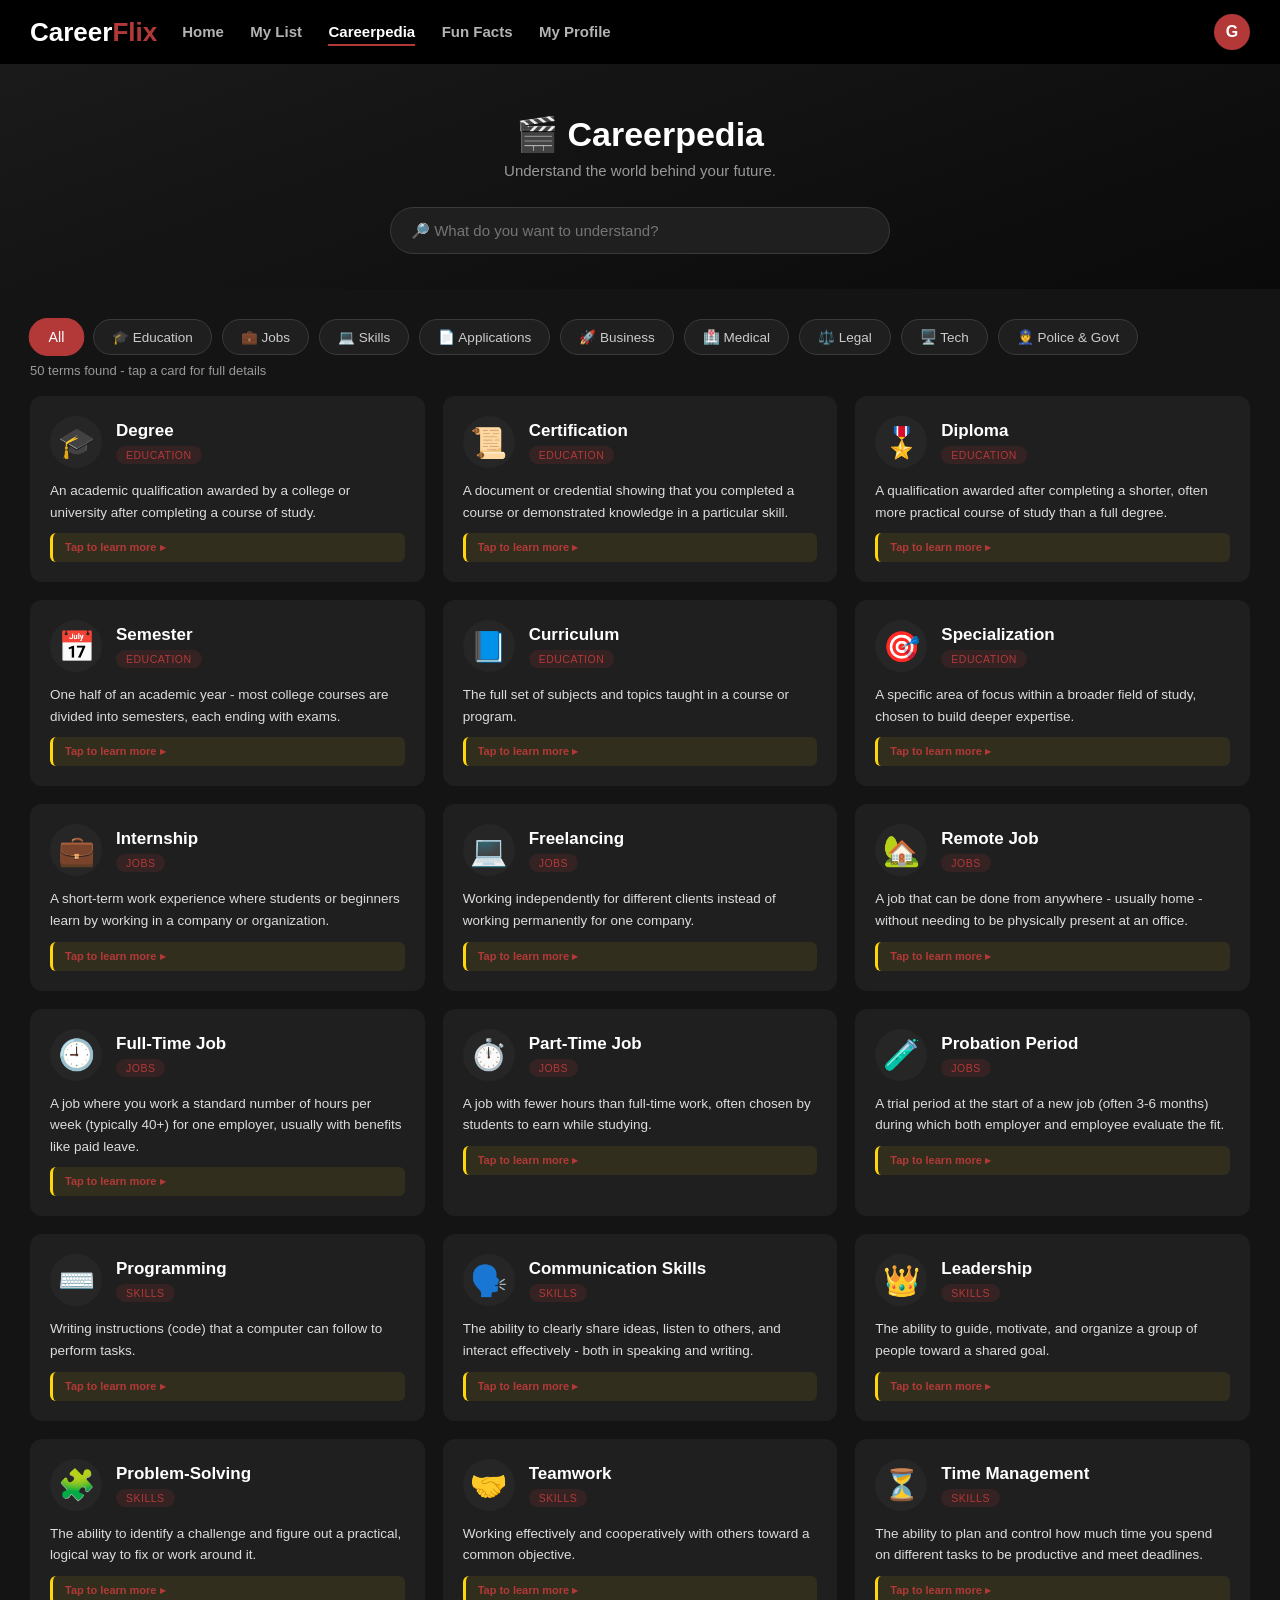
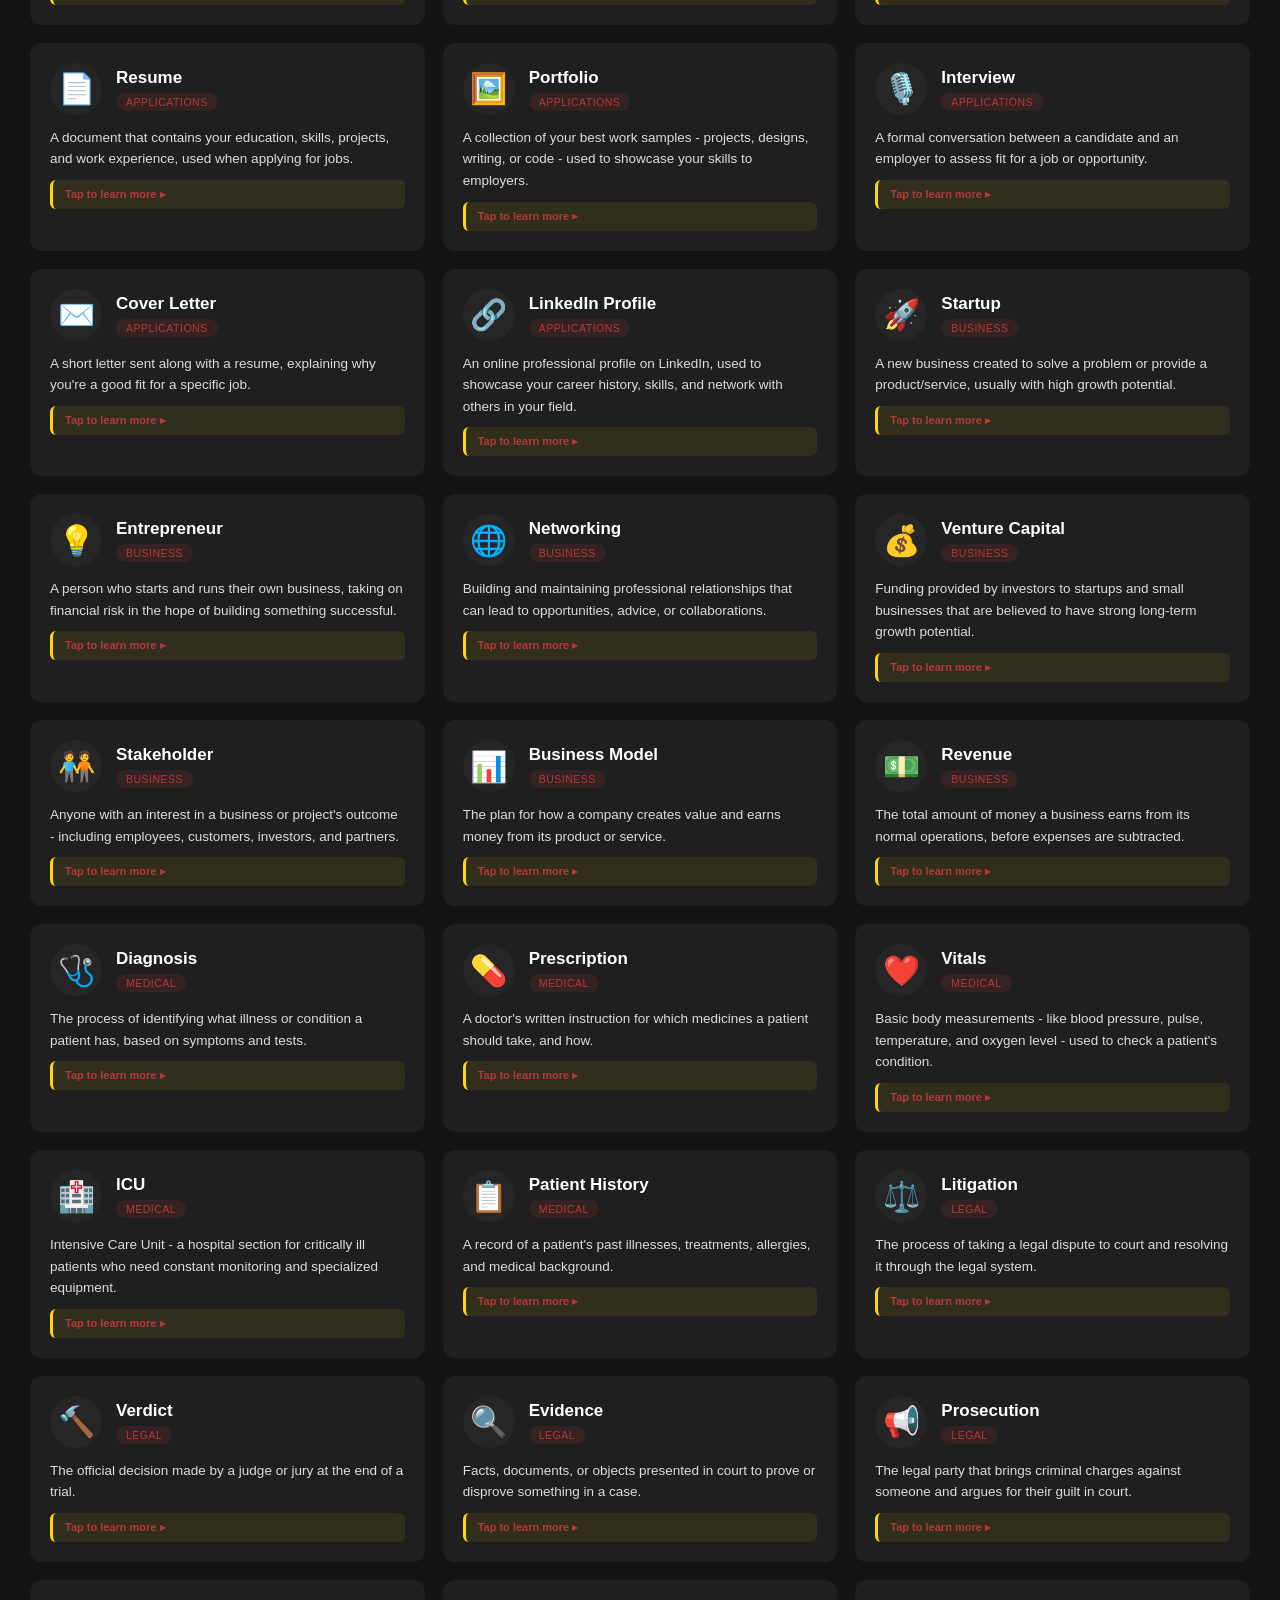
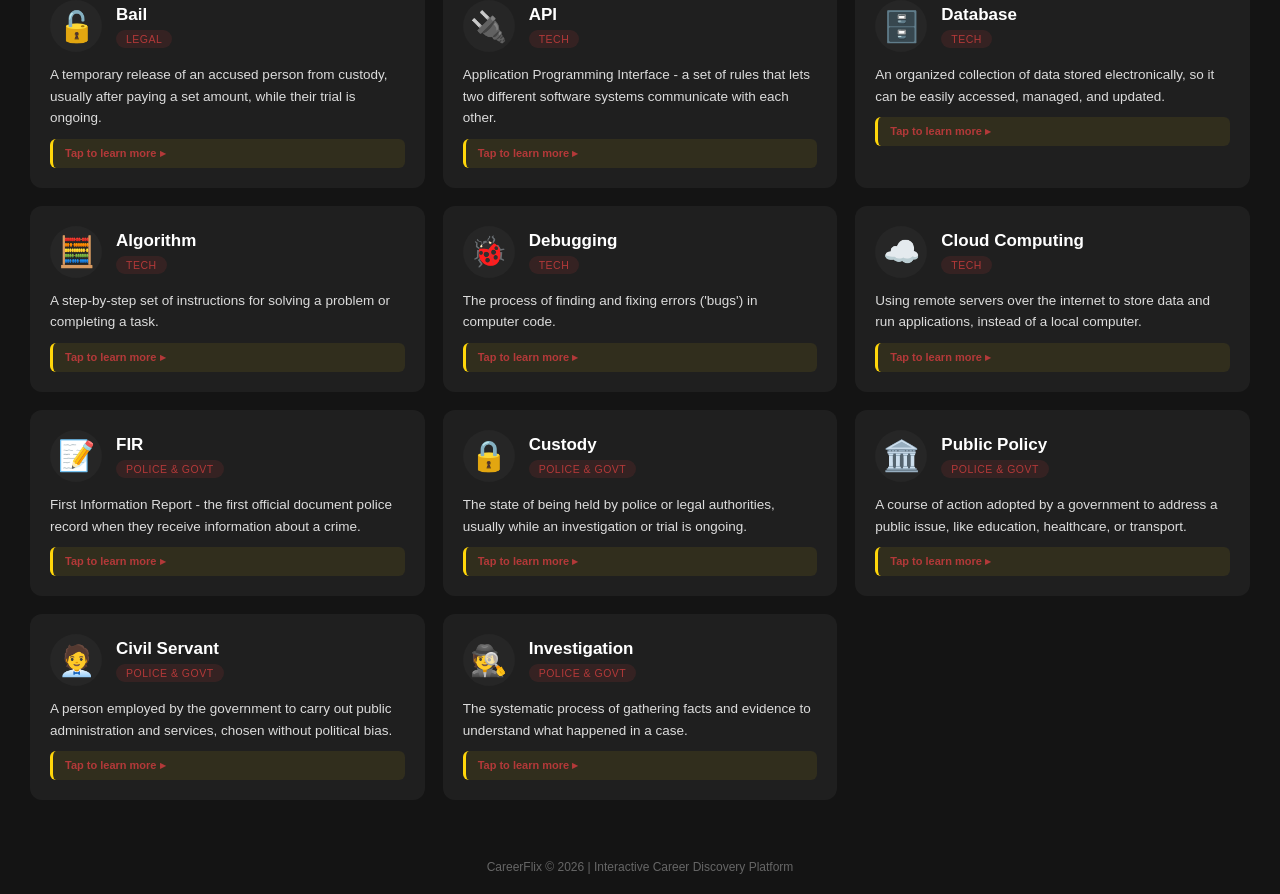
==== careerpedia.html @ 7921fa46 "Add files via upload" ====
<!DOCTYPE html>
<html lang="en">
<head>
<meta charset="UTF-8" />
<title>CareerFlix - Careerpedia</title>
<link rel="stylesheet" href="style.css" />
</head>
<body>

  <nav class="navbar">
    <div class="logo">Career<span>Flix</span></div>
    <div class="nav-links">
      <a href="dashboard.html" class="nav-link">Home</a>
      <a href="mylist.html" class="nav-link">My List</a>
      <a href="careerpedia.html" class="nav-link active">Careerpedia</a>
      <a href="funfacts.html" class="nav-link">Fun Facts</a>
      <a href="profile.html" class="nav-link">My Profile</a>
    </div>
    <div class="account-area" onclick="toggleAccountMenu()">
      <div class="account-circle" id="accountCircle">G</div>
      <div class="account-menu" id="accountMenu">
        <p id="accountName">Guest</p>
        <button onclick="logoutUser()">Logout</button>
      </div>
    </div>
  </nav>

  <header class="pedia-hero">
    <h1>🎬 Careerpedia</h1>
    <p class="pedia-tagline">Understand the world behind your future.</p>
    <div class="pedia-search-box">
      <input type="text" id="pediaSearchInput" placeholder="🔎 What do you want to understand?" oninput="renderTerms()" />
    </div>
  </header>

  <main class="dashboard">
    <div class="pedia-categories" id="pediaCategories">
      <button class="pedia-chip active" data-category="All" onclick="selectCategory('All')">All</button>
      <button class="pedia-chip" data-category="Education" onclick="selectCategory('Education')">🎓 Education</button>
      <button class="pedia-chip" data-category="Jobs" onclick="selectCategory('Jobs')">💼 Jobs</button>
      <button class="pedia-chip" data-category="Skills" onclick="selectCategory('Skills')">💻 Skills</button>
      <button class="pedia-chip" data-category="Applications" onclick="selectCategory('Applications')">📄 Applications</button>
      <button class="pedia-chip" data-category="Business" onclick="selectCategory('Business')">🚀 Business</button>
      <button class="pedia-chip" data-category="Medical" onclick="selectCategory('Medical')">🏥 Medical</button>
      <button class="pedia-chip" data-category="Legal" onclick="selectCategory('Legal')">⚖️ Legal</button>
      <button class="pedia-chip" data-category="Tech" onclick="selectCategory('Tech')">🖥️ Tech</button>
      <button class="pedia-chip" data-category="Police & Govt" onclick="selectCategory('Police & Govt')">👮 Police & Govt</button>
    </div>

    <p id="pediaResultCount" class="section-hint"></p>
    <div class="pedia-grid" id="pediaGrid"></div>
    <p id="pediaNoResults" style="display:none; text-align:center; color:#999; margin-top:30px;">No terms found matching your search.</p>
  </main>

  <!-- TERM DETAIL MODAL -->
  <div class="modal-overlay" id="termModalOverlay" style="display:none;" onclick="closeTermModalIfBackground(event)">
    <div class="facts-modal-box">
      <button class="modal-close" onclick="closeTermModal()">✕</button>
      <div class="facts-modal-content" style="padding-top:20px;">
        <p class="facts-modal-role" id="modalTermTitle">Term</p>
        <div class="facts-scroll-area" id="modalTermBody"></div>
      </div>
    </div>
  </div>

  <footer>CareerFlix &copy; 2026 | Interactive Career Discovery Platform</footer>

  <script src="script.js"></script>
  <script src="careerpedia.js"></script>
  <script>
    let selectedCategory = "All";

    window.onload = function () {
      const name = getUserName();
      document.getElementById("accountName").innerText = name;
      document.getElementById("accountCircle").innerText = name.charAt(0).toUpperCase();
      renderTerms();
    };

    function selectCategory(category) {
      selectedCategory = category;
      document.querySelectorAll(".pedia-chip").forEach(function (chip) {
        chip.classList.toggle("active", chip.dataset.category === category);
      });
      renderTerms();
    }

    // Filters by search text AND category, then draws one small
    // preview card per match. Full details only show in the modal.
    function renderTerms() {
      const query = document.getElementById("pediaSearchInput").value.toLowerCase().trim();
      const grid = document.getElementById("pediaGrid");
      grid.innerHTML = "";

      const filtered = careerpediaTerms.filter(function (t) {
        const matchesCategory = selectedCategory === "All" || t.category === selectedCategory;
        const matchesSearch = query === "" || t.term.toLowerCase().indexOf(query) !== -1 || t.meaning.toLowerCase().indexOf(query) !== -1;
        return matchesCategory && matchesSearch;
      });

      document.getElementById("pediaResultCount").innerText = filtered.length + (filtered.length === 1 ? " term" : " terms") + " found - tap a card for full details";
      document.getElementById("pediaNoResults").style.display = filtered.length === 0 ? "block" : "none";

      filtered.forEach(function (t) { grid.appendChild(buildPreviewCard(t)); });
    }

    // Small preview card - just icon, term, category, one-line teaser
    function buildPreviewCard(t) {
      const card = document.createElement("div");
      card.className = "pedia-card";
      card.onclick = function () { openTermModal(t); };
      card.innerHTML =
        '<div class="pedia-card-head">' +
        '  <span class="pedia-card-icon">' + t.icon + '</span>' +
        '  <div><h3>' + t.term + '</h3><span class="pedia-card-tag">' + t.category + '</span></div>' +
        '</div>' +
        '<p class="pedia-card-def">' + t.meaning + '</p>' +
        '<p class="pedia-card-tip">Tap to learn more ▸</p>';
      return card;
    }

    // Full detail modal: Meaning, Simple Words, Example, Why It Matters, Imagine This
    function openTermModal(t) {
      document.getElementById("modalTermTitle").innerText = t.icon + " " + t.term.toUpperCase();

      let html = "";
      html += "<p style='margin-bottom:14px;'><strong style='color:#ffd60a;'>📖 Meaning</strong><br>" + t.meaning + "</p>";
      if (t.simple) html += "<p style='margin-bottom:14px;'><strong style='color:#ffd60a;'>🗣️ In Simple Words</strong><br>" + t.simple + "</p>";
      if (t.example) html += "<p style='margin-bottom:14px;'><strong style='color:#ffd60a;'>💡 Example</strong><br>" + t.example + "</p>";
      if (t.list) {
        html += "<p style='margin-bottom:6px;'><strong style='color:#ffd60a;'>💡 Examples</strong></p><ul style='margin-bottom:14px;'>";
        t.list.forEach(function (item) { html += "<li>" + item + "</li>"; });
        html += "</ul>";
      }
      if (t.why) html += "<p style='margin-bottom:14px;'><strong style='color:#ffd60a;'>🎯 Why It Matters</strong><br>" + t.why + "</p>";
      if (t.imagine) html += "<p style='margin-bottom:14px;'><strong style='color:#ffd60a;'>🎬 Imagine This...</strong><br>" + t.imagine + "</p>";

      document.getElementById("modalTermBody").innerHTML = html;
      document.getElementById("termModalOverlay").style.display = "flex";
    }

    function closeTermModal() {
      document.getElementById("termModalOverlay").style.display = "none";
    }
    function closeTermModalIfBackground(event) {
      if (event.target.id === "termModalOverlay") closeTermModal();
    }

    function toggleAccountMenu() {
      const menu = document.getElementById("accountMenu");
      menu.style.display = (menu.style.display === "block") ? "none" : "block";
    }
  </script>

</body>
</html>
---- style.css ----
/* ===============================================
   style.css
   Netflix-style dark theme for CareerFlix
   =============================================== */

* {
  margin: 0;
  padding: 0;
  box-sizing: border-box;
  font-family: 'Segoe UI', Arial, sans-serif;
}

body {
  background-color: #141414;
  color: #ffffff;
  min-height: 100vh;
}

/* ---------- Logo (used on login, navbar) ---------- */
.logo {
  font-size: 26px;
  font-weight: bold;
  color: #ffffff;
}
.logo span {
  color: #e50914; /* Netflix red */
}
.big-logo {
  font-size: 40px;
  letter-spacing: 1px;
}

/* =========================================================
   LOGIN PAGE
   ========================================================= */
.login-body {
  text-align: center;
  min-height: 100vh;
  /* Real photo background (students celebrating graduation) with a
     dark gradient on top so the login box text stays readable */
  background-image:
    linear-gradient(rgba(0,0,0,0.75), rgba(0,0,0,0.85)),
    url('https://images.pexels.com/photos/267885/pexels-photo-267885.jpeg?auto=compress&cs=tinysrgb&w=1600');
  background-size: cover;
  background-position: center;
  background-attachment: fixed;
  display: flex;
  flex-direction: column;
  justify-content: center;
  align-items: center;
}

.login-top {
  margin-bottom: 20px;
}

.login-box {
  background: rgba(20, 20, 20, 0.85);
  max-width: 400px;
  width: 90%;
  padding: 35px 30px;
  border-radius: 12px;
  box-shadow: 0 0 30px rgba(0,0,0,0.7);
}

.login-box h2 {
  margin-bottom: 10px;
  font-size: 22px;
}

.login-box p {
  color: #cfcfcf;
  margin-bottom: 22px;
  font-size: 14px;
}

.login-box input {
  width: 100%;
  padding: 12px;
  margin-bottom: 15px;
  border-radius: 5px;
  border: none;
  background: #333;
  color: white;
  font-size: 15px;
}

.login-box button {
  width: 100%;
  padding: 12px;
  margin-bottom: 10px;
  border: none;
  border-radius: 5px;
  font-size: 15px;
  font-weight: bold;
  cursor: pointer;
  background: #e50914;
  color: white;
  transition: 0.2s;
}
.login-box button:hover {
  background: #b0060f;
}

.guest-btn {
  background: #333 !important;
}
.guest-btn:hover {
  background: #555 !important;
}

.error {
  color: #ff6b6b;
  font-size: 13px;
  margin-top: 5px;
}

/* =========================================================
   NAVBAR (dashboard page)
   ========================================================= */
.navbar {
  display: flex;
  align-items: center;
  gap: 25px;
  padding: 14px 30px;
  background: #000000;
  position: sticky;
  top: 0;
  z-index: 50;
}

.nav-links {
  flex-grow: 1;
}

.nav-link {
  color: #e5e5e5;
  text-decoration: none;
  font-size: 15px;
  font-weight: bold;
}
.nav-link.active {
  color: #ffffff;
  border-bottom: 2px solid #e50914;
  padding-bottom: 4px;
}

.search-box {
  padding: 8px 14px;
  border-radius: 20px;
  border: 1px solid #555;
  background: #1f1f1f;
  color: white;
  font-size: 13px;
  width: 220px;
}

.account-area {
  position: relative;
  cursor: pointer;
}

.account-circle {
  width: 36px;
  height: 36px;
  border-radius: 50%;
  background: #e50914;
  color: white;
  font-weight: bold;
  display: flex;
  align-items: center;
  justify-content: center;
}

.account-menu {
  display: none;
  position: absolute;
  right: 0;
  top: 45px;
  background: #1f1f1f;
  padding: 12px;
  border-radius: 8px;
  min-width: 140px;
  box-shadow: 0 5px 15px rgba(0,0,0,0.6);
  text-align: center;
}
.account-menu p {
  font-size: 13px;
  color: #ccc;
  margin-bottom: 8px;
}
.account-menu button {
  width: 100%;
  padding: 6px;
  border: none;
  border-radius: 5px;
  background: #e50914;
  color: white;
  cursor: pointer;
}

/* Old top-bar (still used on story page) */
.top-bar {
  display: flex;
  justify-content: space-between;
  align-items: center;
  padding: 10px 30px;
  background: #000000;
}
.back-btn {
  color: #e5e5e5;
  text-decoration: none;
  font-size: 14px;
  background: #333;
  padding: 8px 14px;
  border-radius: 5px;
}
.back-btn:hover {
  background: #555;
}

/* =========================================================
   HERO BANNER (dashboard page)
   ========================================================= */
.hero-banner {
  height: 55vh;
  min-height: 320px;
  background-image:
    linear-gradient(to top, #141414 5%, rgba(20,20,20,0.3) 60%, rgba(20,20,20,0.6)),
    url('https://images.pexels.com/photos/6291246/pexels-photo-6291246.jpeg?auto=compress&cs=tinysrgb&w=1600');
  background-size: cover;
  background-position: center;
  display: flex;
  align-items: flex-end;
  padding: 40px;
}

.hero-overlay {
  max-width: 600px;
}

.hero-title {
  font-size: 34px;
  margin-bottom: 12px;
}

.hero-subtitle {
  font-size: 15px;
  color: #dcdcdc;
  margin-bottom: 20px;
  line-height: 1.5;
}

.hero-btn {
  padding: 12px 28px;
  font-size: 15px;
  font-weight: bold;
  border: none;
  border-radius: 6px;
  background: #e50914;
  color: white;
  cursor: pointer;
}
.hero-btn:hover {
  background: #b0060f;
}

/* =========================================================
   DASHBOARD - POSTER ROWS (horizontal scroll like Netflix)
   ========================================================= */
.dashboard {
  padding: 20px 30px 40px 30px;
}

.poster-section {
  margin-bottom: 35px;
}

.row-title {
  font-size: 20px;
  margin-bottom: 14px;
}

.poster-row {
  display: flex;
  gap: 16px;
  overflow-x: auto;
  padding-bottom: 10px;
}
/* Thin, dark scrollbar so it still looks clean */
.poster-row::-webkit-scrollbar {
  height: 6px;
}
.poster-row::-webkit-scrollbar-thumb {
  background: #444;
  border-radius: 10px;
}

.poster-card {
  min-width: 220px;
  max-width: 220px;
  background: #1f1f1f;
  border-radius: 8px;
  overflow: hidden;
  cursor: pointer;
  transition: transform 0.25s;
  flex-shrink: 0;
}
.poster-card:hover {
  transform: scale(1.06);
}

.poster-card img {
  width: 100%;
  height: 130px;
  object-fit: cover;
  display: block;
}

.poster-info {
  padding: 10px 12px;
}
.poster-info h3 {
  font-size: 14px;
  margin-bottom: 4px;
}
.poster-info p {
  font-size: 12px;
  color: #aaaaaa;
}

.poster-card.locked {
  cursor: not-allowed;
  opacity: 0.55;
}
.poster-card.locked:hover {
  transform: none;
}
.locked-overlay {
  height: 170px;
  display: flex;
  align-items: center;
  justify-content: center;
  text-align: center;
  font-size: 30px;
  color: #ccc;
  background: #2a2a2a;
}

/* =========================================================
   STORY PAGE - SCENE + DIALOGUE ENGINE
   ========================================================= */
.story-screen {
  min-height: 85vh;
  padding: 40px 20px;
  text-align: center;
  background-size: cover;
  background-position: center;
  background-repeat: no-repeat;
  transition: background-image 0.4s ease-in-out;
}

.episode-counter {
  display: inline-block;
  background: rgba(0,0,0,0.5);
  padding: 6px 16px;
  border-radius: 20px;
  font-size: 13px;
  margin-bottom: 8px;
}

.location-tag {
  font-size: 13px;
  color: #ffd60a;
  margin-bottom: 15px;
}

.scene-text {
  max-width: 600px;
  margin: 0 auto 25px auto;
  font-size: 16px;
  color: #f1f1f1;
  font-style: italic;
}

/* Character dialogue bubble - reused for both the pre-choice
   conversation and the post-choice reaction line */
.dialogue-section {
  max-width: 550px;
  margin: 0 auto 25px auto;
}

.dialogue-box {
  background: rgba(0,0,0,0.6);
  padding: 15px;
  border-radius: 10px;
  display: flex;
  align-items: center;
  gap: 15px;
  text-align: left;
  margin-bottom: 12px;
  min-height: 70px;
}

.char-face {
  min-width: 60px;
  height: 60px;
  border-radius: 50%;
  background: #ffffff20;
  border: 2px solid #ffd60a;
  object-fit: cover;
}

.dialogue-text strong {
  color: #ffd60a;
  font-size: 14px;
}

.dialogue-text p {
  margin-top: 4px;
  font-size: 15px;
}

.next-line-btn {
  padding: 10px 22px;
  border: none;
  border-radius: 6px;
  background: #e50914;
  color: white;
  font-weight: bold;
  cursor: pointer;
}
.next-line-btn:hover {
  background: #b0060f;
}

/* Choice Buttons */
.choices {
  max-width: 500px;
  margin: 0 auto;
}

.choice-btn {
  display: block;
  width: 100%;
  padding: 14px;
  margin-bottom: 12px;
  border: none;
  border-radius: 8px;
  background: #ffffff15;
  color: white;
  font-size: 15px;
  cursor: pointer;
  transition: 0.2s;
  backdrop-filter: blur(2px);
}
.choice-btn:hover {
  background: #e50914;
}

/* =========================================================
   RESULT SCREEN
   ========================================================= */
.result-screen {
  min-height: 85vh;
  text-align: center;
  padding: 60px 20px;
}

.score-text {
  font-size: 20px;
  color: #ffd60a;
  margin: 15px 0 30px 0;
}

.result-screen h3 {
  margin-bottom: 10px;
}

.result-screen ul {
  max-width: 500px;
  margin: 0 auto 30px auto;
  text-align: left;
  color: #dcdcdc;
  line-height: 1.8;
}

.result-screen button {
  padding: 12px 25px;
  border: none;
  border-radius: 6px;
  background: #e50914;
  color: white;
  font-weight: bold;
  font-size: 15px;
  cursor: pointer;
}
.result-screen button:hover {
  background: #b0060f;
}

/* ---------- FOOTER ---------- */
footer {
  text-align: center;
  color: #666;
  font-size: 12px;
  padding: 20px;
}

/* ===============================================
   UPDATE: Matte red theme + smooth hover zoom
   =============================================== */

/* Matte/muted red instead of bright Netflix red */
.logo span,
.location-tag {
  color: #b33939 !important;
}

.login-box button,
.hero-btn,
.next-line-btn,
.result-screen button,
.account-menu button {
  background: #b33939 !important;
  transition: background 0.3s ease, transform 0.3s cubic-bezier(0.25, 0.46, 0.45, 0.94);
}
.login-box button:hover,
.hero-btn:hover,
.next-line-btn:hover,
.result-screen button:hover,
.account-menu button:hover {
  background: #8f2d2d !important;
  transform: scale(1.035);
}

.nav-link.active {
  border-bottom: 2px solid #b33939 !important;
}

.choice-btn {
  transition: background 0.3s ease, transform 0.3s cubic-bezier(0.25, 0.46, 0.45, 0.94);
}
.choice-btn:hover {
  background: #b33939 !important;
  transform: scale(1.03);
}

.account-circle {
  background: #b33939 !important;
}

/* Smooth, subtle poster-card zoom (replaces the old sharper one) */
.poster-card {
  transition: transform 0.4s cubic-bezier(0.25, 0.46, 0.45, 0.94), box-shadow 0.4s ease;
}
.poster-card:hover {
  transform: scale(1.045);
  box-shadow: 0 8px 20px rgba(0,0,0,0.5);
}

.char-face {
  border-color: #b33939 !important;
}

/* ===============================================
   UPDATE: Login/Signup tabs
   =============================================== */
.auth-tabs {
  display: flex;
  gap: 4px;
  margin-top: 6px;
  margin-bottom: 22px;
}

.auth-tab {
  flex: 1;
  padding: 12px;
  background: #1f1f1f;
  color: #aaa;
  border: none;
  outline: none;
  border-radius: 8px;
  cursor: pointer;
  font-size: 14px;
  font-weight: bold;
  transition: background 0.25s ease, color 0.25s ease;
}
.auth-tab:focus,
.auth-tab:focus-visible {
  outline: none;
  box-shadow: none;
}

.auth-tab.active {
  background: #b33939;
  color: white;
}

/* Space between multiple buttons on the result screen */
.result-screen button {
  margin: 0 8px;
}

/* ===============================================
   PROFILE PAGE - Skills meter + Career Recommendation
   =============================================== */
.profile-page {
  max-width: 900px;
  margin: 0 auto;
  padding: 30px 20px 60px 20px;
}

.profile-page h1 {
  margin-bottom: 25px;
  font-size: 26px;
}

.profile-section {
  background: #1a1a1a;
  border-radius: 10px;
  padding: 24px;
  margin-bottom: 25px;
}

.profile-section h2 {
  margin-bottom: 8px;
  font-size: 19px;
}

.section-hint {
  color: #999;
  font-size: 13px;
  margin-bottom: 18px;
}

/* Skill bars */
.skill-row {
  display: flex;
  align-items: center;
  gap: 14px;
  margin-bottom: 16px;
}

.skill-label {
  width: 170px;
  font-size: 14px;
  flex-shrink: 0;
}

.skill-bar-bg {
  flex-grow: 1;
  height: 14px;
  background: #333;
  border-radius: 10px;
  overflow: hidden;
}

.skill-bar-fill {
  height: 100%;
  width: 0%;
  background: linear-gradient(to right, #b33939, #e0605f);
  border-radius: 10px;
  transition: width 0.6s ease;
}

.skill-percent {
  width: 45px;
  text-align: right;
  font-size: 13px;
  color: #ccc;
  flex-shrink: 0;
}

/* Career recommendation */
.career-title {
  font-size: 22px;
  color: #ffd60a;
  margin-bottom: 8px;
}

.career-desc {
  color: #dcdcdc;
  font-size: 14px;
  margin-bottom: 20px;
  line-height: 1.5;
}

.career-grid {
  display: grid;
  grid-template-columns: 1fr 1fr;
  gap: 16px;
  margin-bottom: 16px;
}

.career-block {
  background: #242424;
  padding: 14px;
  border-radius: 8px;
}

.career-block h4 {
  font-size: 13px;
  color: #b33939;
  margin-bottom: 8px;
  text-transform: uppercase;
  letter-spacing: 0.5px;
}

.career-block ul {
  padding-left: 18px;
  font-size: 13px;
  color: #dcdcdc;
  line-height: 1.6;
}

.salary-line {
  font-size: 14px;
  color: #dcdcdc;
  margin: 14px 0;
  padding: 10px;
  background: #242424;
  border-radius: 6px;
}

@media (max-width: 600px) {
  .career-grid { grid-template-columns: 1fr; }
  .skill-label { width: 130px; font-size: 13px; }
}

/* Spacing + styling for multiple navbar links */
.nav-links a {
  margin-right: 22px;
  color: #b3b3b3;
}
.nav-links a.active {
  color: #ffffff;
}

/* ===============================================
   ACHIEVEMENTS / BADGES
   =============================================== */
.achievements-grid {
  display: grid;
  grid-template-columns: repeat(auto-fit, minmax(160px, 1fr));
  gap: 14px;
}

.badge-card {
  background: #242424;
  border-radius: 10px;
  padding: 16px 12px;
  text-align: center;
  transition: transform 0.3s cubic-bezier(0.25, 0.46, 0.45, 0.94);
  border: 1px solid #333;
}

.badge-card.unlocked {
  background: linear-gradient(160deg, #2a1f1f, #241a1a);
  border: 1px solid #b33939;
}

.badge-card.unlocked:hover {
  transform: scale(1.04);
}

.badge-card.locked {
  opacity: 0.45;
}

.badge-icon {
  font-size: 32px;
  margin-bottom: 8px;
}

.badge-title {
  font-size: 13px;
  font-weight: bold;
  margin-bottom: 6px;
  color: #fff;
}

.badge-card.locked .badge-title {
  color: #999;
}

.badge-desc {
  font-size: 11px;
  color: #aaa;
  line-height: 1.4;
}

@media (max-width: 600px) {
  .achievements-grid { grid-template-columns: repeat(2, 1fr); }
}

/* ===============================================
   HERO CAROUSEL (dashboard)
   =============================================== */
.hero-banner {
  position: relative;
  background-size: cover;
  background-position: center;
  transition: background-image 0.5s ease-in-out;
}

.hero-tag {
  color: #b33939;
  font-size: 12px;
  font-weight: bold;
  letter-spacing: 1.5px;
  margin-bottom: 8px;
}

.hero-buttons {
  display: flex;
  gap: 12px;
}

.hero-btn-secondary {
  background: rgba(255,255,255,0.15) !important;
  backdrop-filter: blur(4px);
}
.hero-btn-secondary:hover {
  background: rgba(255,255,255,0.28) !important;
}

.hero-arrow {
  position: absolute;
  top: 50%;
  transform: translateY(-50%);
  background: rgba(0,0,0,0.35);
  border: none;
  color: white;
  font-size: 20px;
  width: 42px;
  height: 42px;
  border-radius: 50%;
  cursor: pointer;
  z-index: 10;
  transition: background 0.25s ease, transform 0.25s ease;
}
.hero-arrow:hover {
  background: rgba(0,0,0,0.6);
  transform: translateY(-50%) scale(1.08);
}
.hero-arrow-left { left: 20px; }
.hero-arrow-right { right: 20px; }

.hero-dots {
  position: absolute;
  bottom: 16px;
  right: 30px;
  display: flex;
  gap: 8px;
}

.hero-dot {
  width: 9px;
  height: 9px;
  border-radius: 50%;
  background: rgba(255,255,255,0.4);
  cursor: pointer;
  transition: background 0.25s ease, transform 0.25s ease;
}
.hero-dot.active {
  background: #b33939;
  transform: scale(1.2);
}

/* ===============================================
   STORY PREVIEW MODAL
   =============================================== */
.modal-overlay {
  position: fixed;
  top: 0; left: 0; right: 0; bottom: 0;
  background: rgba(0,0,0,0.75);
  z-index: 100;
  display: flex;
  align-items: center;
  justify-content: center;
  padding: 20px;
}

.modal-box {
  background: #181818;
  max-width: 550px;
  width: 100%;
  border-radius: 10px;
  overflow: hidden;
  position: relative;
  box-shadow: 0 10px 40px rgba(0,0,0,0.6);
}

.modal-close {
  position: absolute;
  top: 12px;
  right: 12px;
  background: rgba(0,0,0,0.6);
  border: none;
  color: white;
  width: 32px;
  height: 32px;
  border-radius: 50%;
  cursor: pointer;
  font-size: 14px;
  z-index: 5;
}

.modal-poster {
  width: 100%;
  height: 220px;
  object-fit: cover;
  display: block;
}

.modal-content {
  padding: 20px;
}

.modal-content h2 {
  margin-bottom: 6px;
  font-size: 22px;
}

.modal-meta {
  color: #ffd60a;
  font-size: 13px;
  margin-bottom: 14px;
}

.modal-summary {
  color: #dcdcdc;
  font-size: 14px;
  line-height: 1.6;
  margin-bottom: 20px;
}

.modal-buttons {
  display: flex;
  gap: 12px;
  flex-wrap: wrap;
}

/* ===============================================
   MY LIST PAGE
   =============================================== */
.mylist-heading {
  font-size: 26px;
  margin-top: 10px;
}

/* ===============================================
   CHARACTER SETUP SCREEN (before a story starts)
   =============================================== */
.setup-screen {
  min-height: 85vh;
  display: flex;
  flex-direction: column;
  align-items: center;
  justify-content: center;
  text-align: center;
  padding: 30px 20px;
}

.setup-screen h1 {
  font-size: 26px;
  margin-bottom: 8px;
}

.setup-input {
  width: 100%;
  max-width: 320px;
  padding: 12px 16px;
  margin: 20px 0 24px 0;
  border-radius: 6px;
  border: none;
  background: #262626;
  color: white;
  font-size: 15px;
  text-align: center;
}

.setup-label {
  color: #ccc;
  font-size: 13px;
  margin-bottom: 12px;
}

.gender-buttons {
  display: flex;
  gap: 20px;
  margin-bottom: 30px;
}

.gender-btn {
  background: #1f1f1f;
  border: 2px solid #333;
  border-radius: 10px;
  padding: 14px;
  cursor: pointer;
  color: #ccc;
  display: flex;
  flex-direction: column;
  align-items: center;
  gap: 8px;
  transition: border-color 0.25s ease, transform 0.3s cubic-bezier(0.25, 0.46, 0.45, 0.94);
}

.gender-btn img {
  width: 64px;
  height: 64px;
  border-radius: 50%;
  object-fit: cover;
}

.gender-btn.active {
  border-color: #b33939;
  transform: scale(1.05);
  color: #fff;
}

.gender-btn:hover {
  transform: scale(1.03);
}

/* ===============================================
   LANGUAGE SELECTOR (character setup screen)
   =============================================== */
.language-buttons {
  display: flex;
  gap: 10px;
  margin-bottom: 6px;
}

.lang-btn {
  padding: 10px 18px;
  border-radius: 20px;
  border: 2px solid #333;
  background: #1f1f1f;
  color: #ccc;
  cursor: pointer;
  font-size: 14px;
  transition: border-color 0.25s ease, transform 0.25s ease, background 0.25s ease;
}

.lang-btn.active {
  border-color: #b33939;
  background: #2a1f1f;
  color: #fff;
  transform: scale(1.05);
}

.lang-btn:hover {
  transform: scale(1.03);
}

/* Devanagari (Hindi) text needs a font that renders it clearly */
.dialogue-text p, .scene-text, .choice-btn {
  font-family: 'Segoe UI', 'Noto Sans Devanagari', Arial, sans-serif;
}

/* ===============================================
   STORY CONTENT PANEL (fixes "too much empty space
   on the sides" - wraps content in a wider, designed
   card over the background photo)
   =============================================== */
.story-content-panel {
  max-width: 820px;
  margin: 0 auto;
  background: rgba(10, 10, 10, 0.55);
  border: 1px solid rgba(255, 255, 255, 0.08);
  border-radius: 16px;
  padding: 30px 35px;
  backdrop-filter: blur(3px);
}

.story-content-panel .scene-text,
.story-content-panel .dialogue-section,
.story-content-panel .choices {
  max-width: 100%;
}

@media (max-width: 700px) {
  .story-content-panel {
    padding: 20px 18px;
  }
}

/* ===============================================
   EPISODE TRANSITION SCREEN
   =============================================== */
.transition-screen {
  min-height: 85vh;
  display: flex;
  align-items: center;
  justify-content: center;
  background: #000;
  animation: fadeIn 0.4s ease;
}

.transition-box {
  text-align: center;
}

.transition-completed {
  font-size: 22px;
  color: #ffd60a;
  margin-bottom: 10px;
  font-weight: bold;
}

.transition-next {
  font-size: 16px;
  color: #ccc;
}

@keyframes fadeIn {
  from { opacity: 0; }
  to { opacity: 1; }
}

/* ===============================================
   STORY INTRO SCREEN ("who am I / what's happening")
   =============================================== */
.story-intro-screen {
  min-height: 85vh;
  display: flex;
  align-items: center;
  justify-content: center;
  padding: 30px 20px;
  background: linear-gradient(160deg, #1a1a1a, #0a0a0a);
}

.story-intro-box {
  max-width: 600px;
  text-align: center;
}

.intro-label {
  color: #b33939;
  font-size: 12px;
  font-weight: bold;
  letter-spacing: 2px;
  margin-bottom: 12px;
}

.story-intro-box h1 {
  font-size: 30px;
  margin-bottom: 18px;
}

.story-intro-box p#introText {
  font-size: 16px;
  color: #dcdcdc;
  line-height: 1.7;
  margin-bottom: 30px;
}

/* ===============================================
   FUN FACTS PAGE - postcard grid + scrollable popup
   =============================================== */
.funfacts-heading {
  font-size: 26px;
  margin-top: 10px;
  margin-bottom: 6px;
}

.postcard-grid {
  display: grid;
  grid-template-columns: repeat(auto-fill, minmax(220px, 1fr));
  gap: 20px;
  margin-top: 20px;
}

.postcard {
  position: relative;
  border-radius: 12px;
  overflow: hidden;
  cursor: pointer;
  height: 160px;
  transition: transform 0.35s cubic-bezier(0.25, 0.46, 0.45, 0.94), box-shadow 0.35s ease;
}

.postcard:hover {
  transform: scale(1.045);
  box-shadow: 0 10px 24px rgba(0,0,0,0.55);
}

.postcard img {
  width: 100%;
  height: 100%;
  object-fit: cover;
  display: block;
}

.postcard-overlay {
  position: absolute;
  bottom: 0;
  left: 0;
  right: 0;
  padding: 14px;
  background: linear-gradient(to top, rgba(0,0,0,0.9), rgba(0,0,0,0));
}

.postcard-overlay h3 {
  font-size: 15px;
  margin-bottom: 3px;
}

.postcard-overlay p {
  font-size: 11px;
  color: #ffd60a;
}

/* Scrollable Fun Facts popup */
.facts-modal-box {
  background: #181818;
  max-width: 550px;
  width: 100%;
  border-radius: 10px;
  overflow: hidden;
  position: relative;
  box-shadow: 0 10px 40px rgba(0,0,0,0.6);
  max-height: 85vh;
  display: flex;
  flex-direction: column;
}

.facts-modal-img {
  width: 100%;
  height: 160px;
  object-fit: cover;
  display: block;
  flex-shrink: 0;
}

.facts-modal-content {
  padding: 20px;
  overflow: hidden;
  display: flex;
  flex-direction: column;
  min-height: 0;
}

.facts-modal-role {
  font-size: 19px;
  font-weight: bold;
  color: #ffd60a;
  margin-bottom: 14px;
  flex-shrink: 0;
}

/* THIS is what makes the facts scrollable - fixes the earlier
   issue where facts got cut off with no way to see the rest */
.facts-scroll-area {
  flex: 1;
  min-height: 0;
  overflow-y: auto;
  padding-right: 6px;
}

.facts-scroll-area::-webkit-scrollbar {
  width: 6px;
}
.facts-scroll-area::-webkit-scrollbar-thumb {
  background: #555;
  border-radius: 10px;
}

.facts-scroll-area ul {
  padding-left: 18px;
  font-size: 14px;
  color: #dcdcdc;
  line-height: 1.7;
}

.facts-scroll-area li {
  margin-bottom: 12px;
}


/* Password field with eye icon */
.password-wrapper {
  position: relative;
  margin-bottom: 15px;
}
.password-wrapper input {
  margin-bottom: 0;
  padding-right: 40px;
  width: 100%;
}
.eye-icon {
  position: absolute;
  right: 12px;
  top: 50%;
  transform: translateY(-50%);
  cursor: pointer;
  font-size: 16px;
  user-select: none;
}

/* ===============================================
   CAREERPEDIA PAGE
   =============================================== */
.pedia-hero {
  text-align: center;
  padding: 50px 20px 35px 20px;
  background: linear-gradient(160deg, #1a1a1a, #0a0a0a);
}

.pedia-hero h1 {
  font-size: 34px;
  margin-bottom: 8px;
}

.pedia-tagline {
  color: #999;
  font-size: 15px;
  margin-bottom: 28px;
}

.pedia-search-box {
  max-width: 500px;
  margin: 0 auto;
}

.pedia-search-box input {
  width: 100%;
  padding: 14px 20px;
  border-radius: 30px;
  border: none;
  background: #1f1f1f;
  color: white;
  font-size: 15px;
  outline: none;
  border: 1px solid #3a3a3a;
}

.pedia-search-box input:focus {
  border-color: #b33939;
}

/* Category chips */
.pedia-categories {
  display: flex;
  flex-wrap: wrap;
  gap: 10px;
  margin-top: 10px;
  margin-bottom: 8px;
}

.pedia-chip {
  padding: 9px 18px;
  border-radius: 20px;
  border: 1px solid #3a3a3a;
  background: #1f1f1f;
  color: #ccc;
  cursor: pointer;
  font-size: 13.5px;
  transition: background 0.25s ease, transform 0.25s ease, border-color 0.25s ease;
}

.pedia-chip.active {
  background: #b33939;
  border-color: #b33939;
  color: white;
  transform: scale(1.05);
}

.pedia-chip:hover {
  border-color: #b33939;
}

/* Term card grid */
.pedia-grid {
  display: grid;
  grid-template-columns: repeat(auto-fill, minmax(320px, 1fr));
  gap: 18px;
  margin-top: 18px;
}

.pedia-card {
  background: #1f1f1f;
  border-radius: 12px;
  padding: 20px;
  transition: transform 0.3s cubic-bezier(0.25, 0.46, 0.45, 0.94);
}

.pedia-card:hover {
  transform: translateY(-4px);
}

.pedia-card-head {
  display: flex;
  align-items: center;
  gap: 14px;
  margin-bottom: 12px;
}

.pedia-card-icon {
  font-size: 30px;
  background: #262626;
  width: 52px;
  height: 52px;
  border-radius: 50%;
  display: flex;
  align-items: center;
  justify-content: center;
  flex-shrink: 0;
}

.pedia-card-head h3 {
  font-size: 17px;
  margin-bottom: 4px;
}

.pedia-card-tag {
  font-size: 10.5px;
  color: #b33939;
  background: rgba(179, 57, 57, 0.15);
  padding: 3px 10px;
  border-radius: 10px;
  text-transform: uppercase;
  letter-spacing: 0.5px;
}

.pedia-card-def {
  font-size: 13.5px;
  color: #dcdcdc;
  line-height: 1.6;
  margin-bottom: 10px;
}

.pedia-card-example {
  font-size: 12.5px;
  color: #aaa;
  font-style: italic;
  margin-bottom: 10px;
}
.pedia-card-example strong {
  color: #ffd60a;
  font-style: normal;
}

.pedia-card-list {
  padding-left: 18px;
  font-size: 12.5px;
  color: #ccc;
  margin-bottom: 10px;
  line-height: 1.6;
}

.pedia-card-tip {
  font-size: 12.5px;
  color: #ffd60a;
  background: rgba(255, 214, 10, 0.08);
  padding: 8px 12px;
  border-radius: 6px;
  border-left: 3px solid #ffd60a;
}

@media (max-width: 600px) {
  .pedia-grid { grid-template-columns: 1fr; }
}

.pedia-card { cursor: pointer; }
.pedia-card-tip {
  font-size: 11px;
  color: #b33939;
  font-weight: bold;
  margin-top: 8px;
}
.journey-stats {
  display: grid;
  grid-template-columns: repeat(auto-fit, minmax(150px, 1fr));
  gap: 14px;
  margin-bottom: 25px;
}
.journey-stat-box {
  background: #1a1a1a;
  border-radius: 10px;
  padding: 18px;
  text-align: center;
}
.journey-stat-box .num { font-size: 30px; font-weight: bold; color: #b33939; }
.journey-stat-box .label { font-size: 12px; color: #999; margin-top: 4px; }
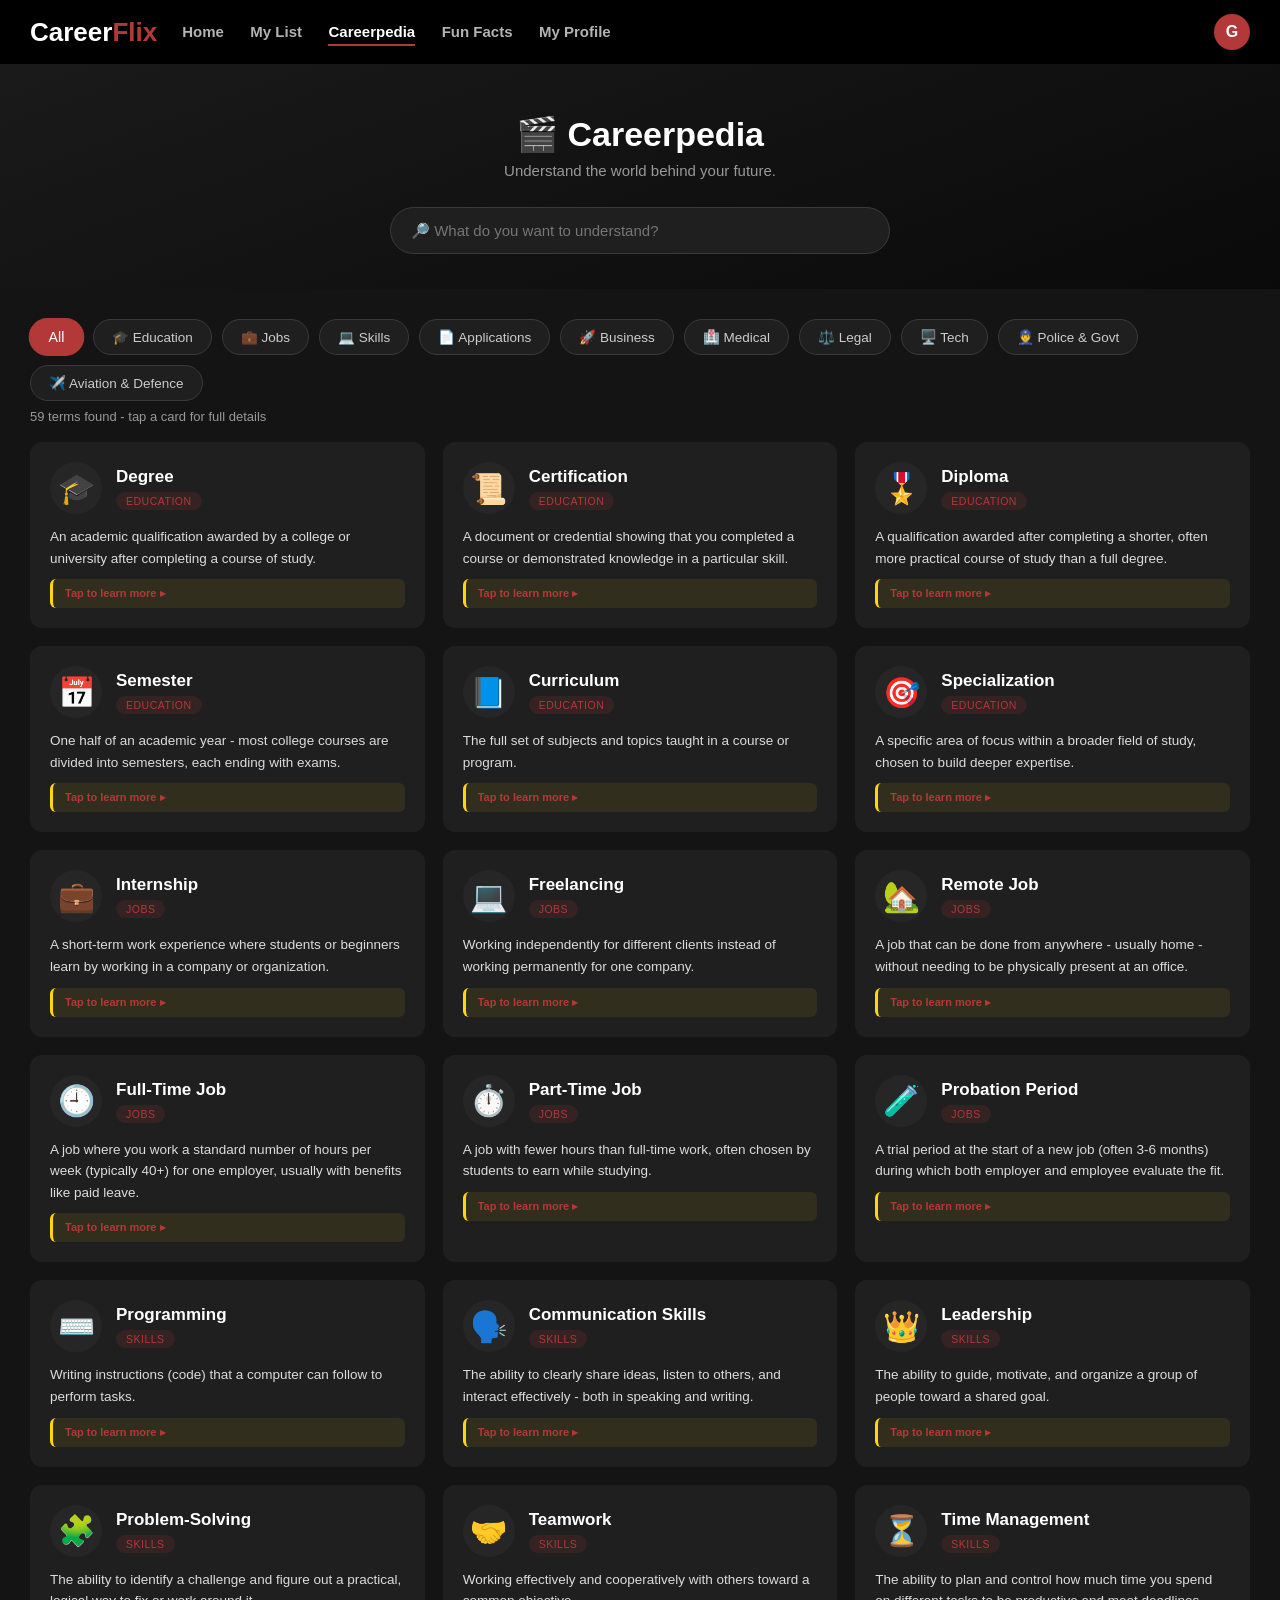
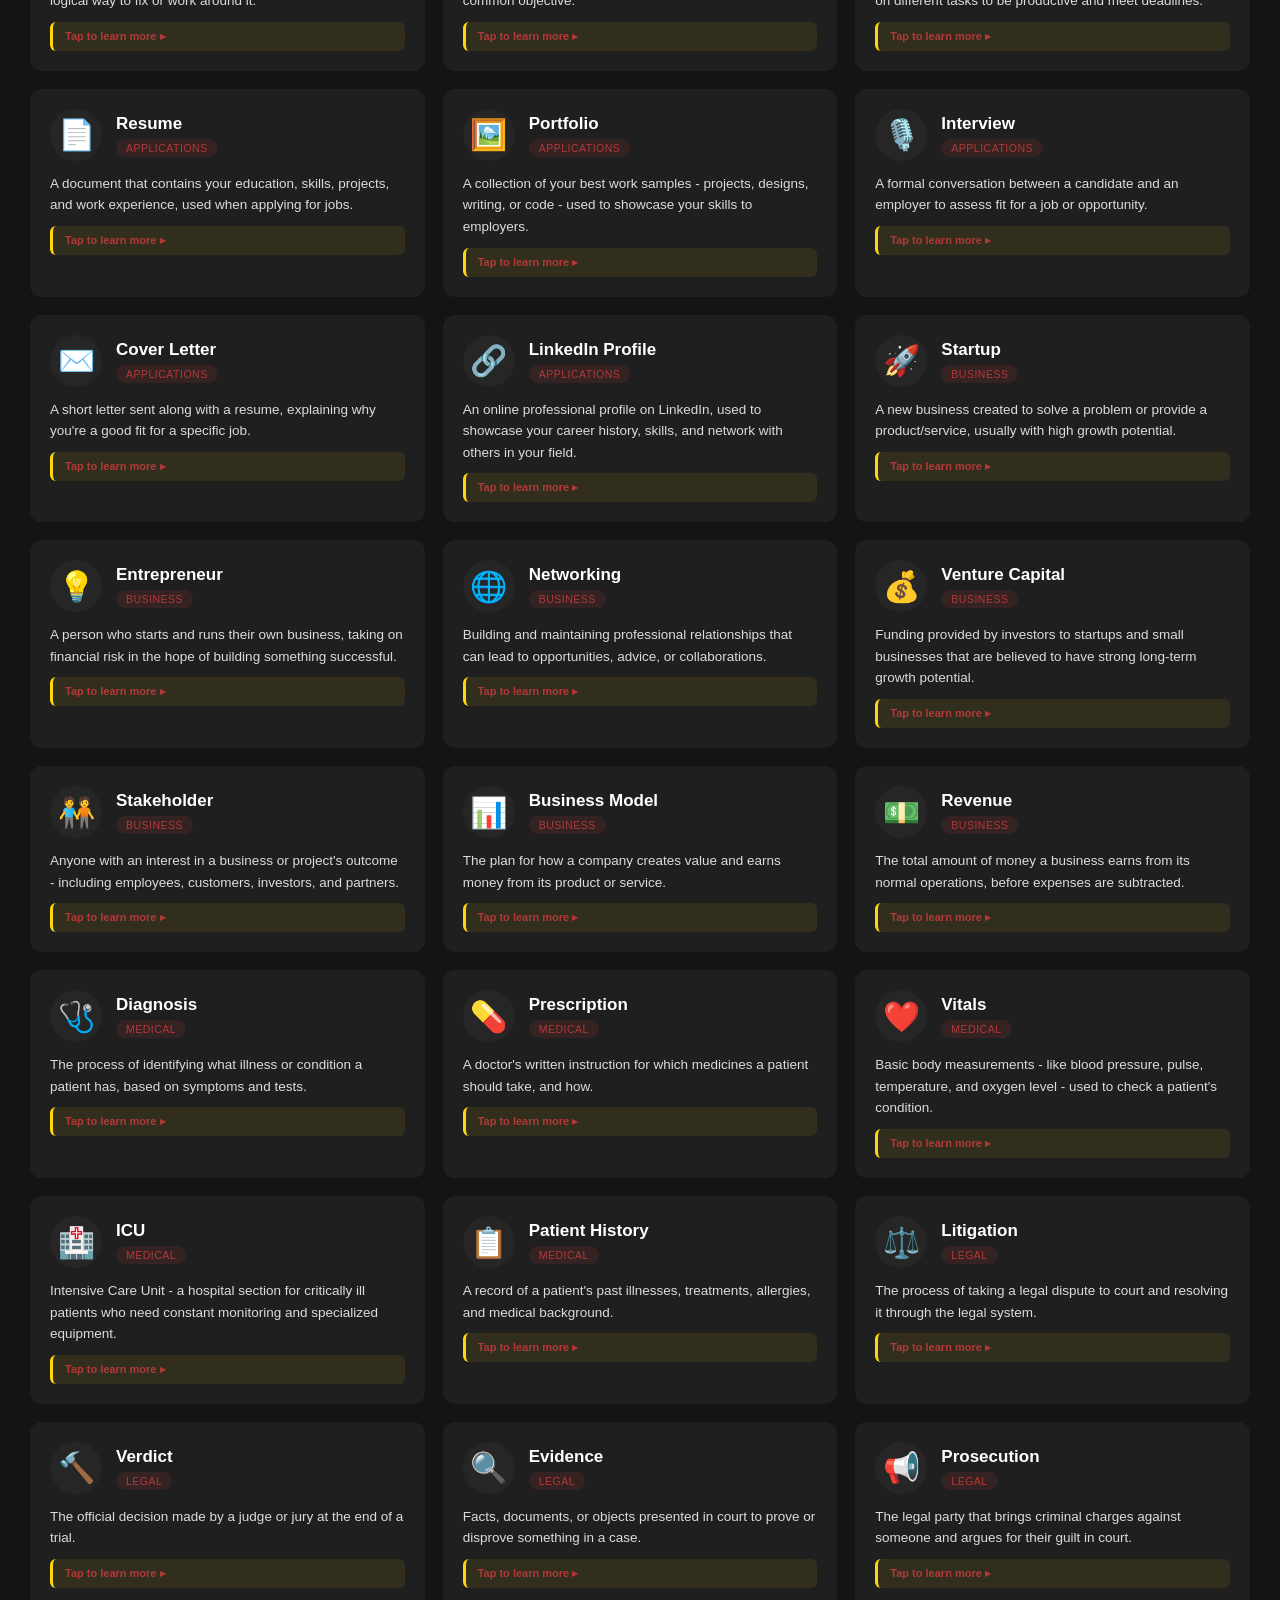
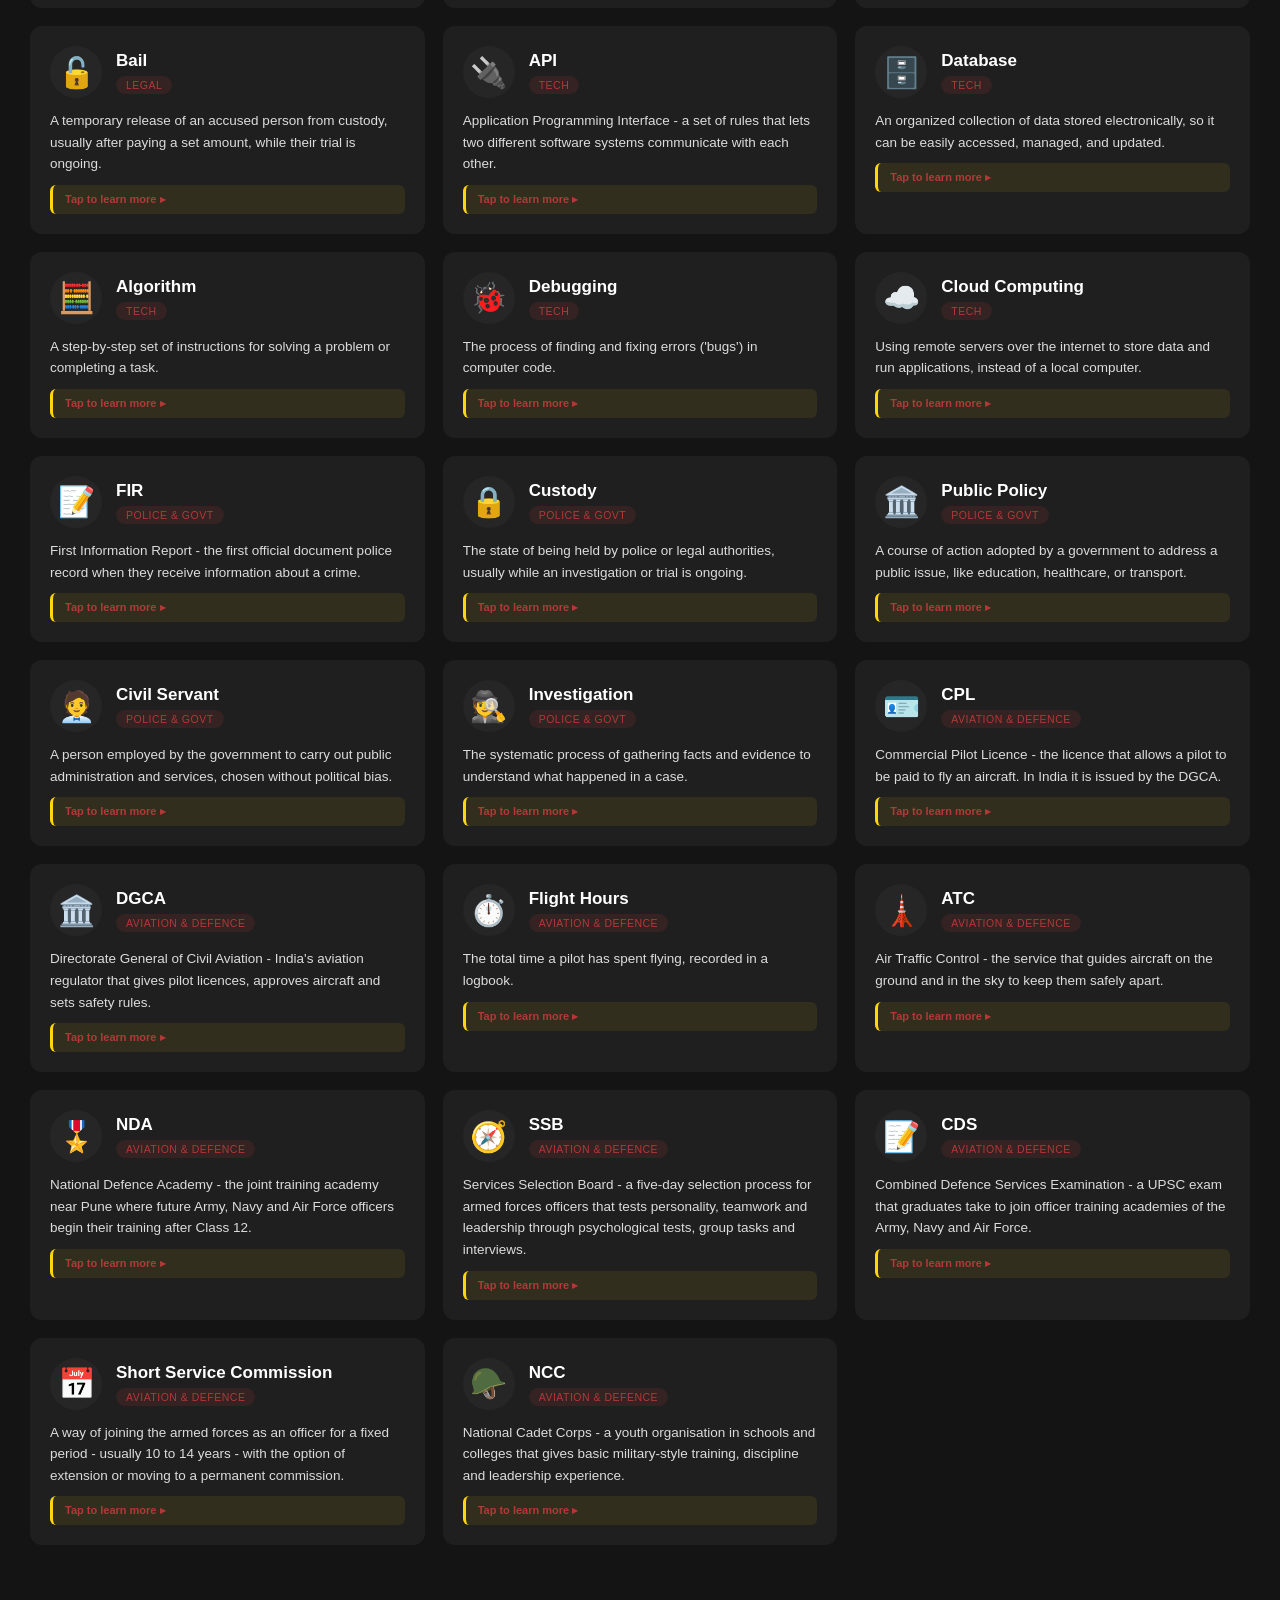
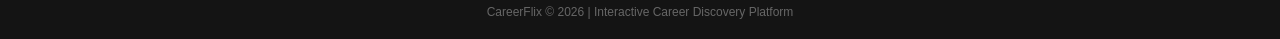
==== commit 4219785c: "Add files via upload" ====
--- a/careerpedia.html
+++ b/careerpedia.html
@@ -20,6 +20,7 @@
       <div class="account-circle" id="accountCircle">G</div>
       <div class="account-menu" id="accountMenu">
         <p id="accountName">Guest</p>
+        <button class="settings-btn" onclick="window.location.href='settings.html'">⚙ Settings</button>
         <button onclick="logoutUser()">Logout</button>
       </div>
     </div>
@@ -45,6 +46,7 @@
       <button class="pedia-chip" data-category="Legal" onclick="selectCategory('Legal')">⚖️ Legal</button>
       <button class="pedia-chip" data-category="Tech" onclick="selectCategory('Tech')">🖥️ Tech</button>
       <button class="pedia-chip" data-category="Police & Govt" onclick="selectCategory('Police & Govt')">👮 Police & Govt</button>
+      <button class="pedia-chip" data-category="Aviation & Defence" onclick="selectCategory('Aviation & Defence')">✈️ Aviation & Defence</button>
     </div>
 
     <p id="pediaResultCount" class="section-hint"></p>
--- a/style.css
+++ b/style.css
@@ -297,6 +297,7 @@
 }
 
 .poster-card {
+  position: relative;
   min-width: 220px;
   max-width: 220px;
   background: #1f1f1f;
@@ -305,6 +306,89 @@
   cursor: pointer;
   transition: transform 0.25s;
   flex-shrink: 0;
+}
+
+/* Small "Trending" / "New" pill shown on top of a poster image */
+.poster-badge {
+  position: absolute;
+  top: 8px;
+  left: 8px;
+  padding: 3px 9px;
+  font-size: 11px;
+  font-weight: 700;
+  border-radius: 4px;
+  letter-spacing: 0.3px;
+  z-index: 2;
+}
+.poster-badge.trending { background: #e50914; color: #fff; }
+.poster-badge.new-release { background: #2bb673; color: #fff; }
+
+/* Rank number used in the Trending Now row (Netflix Top 10 style) */
+.trend-rank {
+  position: absolute;
+  bottom: -6px;
+  left: -4px;
+  font-size: 64px;
+  font-weight: 800;
+  color: #000;
+  -webkit-text-stroke: 2px #4d4d4d;
+  line-height: 1;
+  z-index: 1;
+  pointer-events: none;
+}
+
+/* =========================================================
+   FAQ ACCORDION (below the story rows)
+   ========================================================= */
+.faq-section {
+  padding: 10px 30px 10px 30px;
+}
+.faq-section h2 {
+  font-size: 26px;
+  margin-bottom: 18px;
+}
+.faq-item {
+  background: #2a2a2a;
+  border-radius: 4px;
+  margin-bottom: 8px;
+  overflow: hidden;
+}
+.faq-question {
+  display: flex;
+  justify-content: space-between;
+  align-items: center;
+  gap: 16px;
+  padding: 18px 20px;
+  cursor: pointer;
+  font-size: 16px;
+  font-weight: 500;
+  color: #fff;
+}
+.faq-question .faq-icon {
+  font-size: 24px;
+  font-weight: 300;
+  transition: transform 0.25s ease;
+  flex-shrink: 0;
+}
+.faq-item.open .faq-icon {
+  transform: rotate(45deg);
+}
+.faq-answer {
+  max-height: 0;
+  overflow: hidden;
+  transition: max-height 0.3s ease;
+  padding: 0 20px;
+  color: #cfcfcf;
+  font-size: 14px;
+  line-height: 1.55;
+}
+.faq-item.open .faq-answer {
+  max-height: 300px;
+  padding-bottom: 18px;
+}
+@media (max-width: 600px) {
+  .faq-section { padding: 10px 16px; }
+  .trend-rank { font-size: 46px; }
 }
 .poster-card:hover {
   transform: scale(1.06);
@@ -1213,7 +1297,7 @@
   color: #ffd60a;
 }
 
-/* Scrollable Fun Facts popup */
+/* Fun Facts popup - one fact at a time, with a real photo per fact */
 .facts-modal-box {
   background: #181818;
   max-width: 550px;
@@ -1227,32 +1311,24 @@
   flex-direction: column;
 }
 
-.facts-modal-img {
-  width: 100%;
-  height: 160px;
-  object-fit: cover;
-  display: block;
-  flex-shrink: 0;
-}
-
-.facts-modal-content {
-  padding: 20px;
-  overflow: hidden;
-  display: flex;
-  flex-direction: column;
-  min-height: 0;
-}
-
 .facts-modal-role {
   font-size: 19px;
   font-weight: bold;
   color: #ffd60a;
   margin-bottom: 14px;
   flex-shrink: 0;
-}
-
-/* THIS is what makes the facts scrollable - fixes the earlier
-   issue where facts got cut off with no way to see the rest */
+  padding-right: 30px; /* keep clear of the close button */
+}
+
+/* Still used by the Careerpedia term-detail modal (see careerpedia.html) */
+.facts-modal-content {
+  padding: 20px;
+  overflow: hidden;
+  display: flex;
+  flex-direction: column;
+  min-height: 0;
+}
+
 .facts-scroll-area {
   flex: 1;
   min-height: 0;
@@ -1277,6 +1353,60 @@
 
 .facts-scroll-area li {
   margin-bottom: 12px;
+}
+
+.fact-card {
+  display: flex;
+  flex-direction: column;
+  overflow-y: auto;
+}
+
+.fact-card-img {
+  width: 100%;
+  height: 220px;
+  object-fit: cover;
+  display: block;
+  border-radius: 10px;
+  flex-shrink: 0;
+  background: #222; /* shows while the photo loads */
+}
+
+.fact-card-text {
+  font-size: 15px;
+  color: #dcdcdc;
+  line-height: 1.7;
+  margin-top: 16px;
+}
+
+.fact-nav {
+  display: flex;
+  align-items: center;
+  justify-content: space-between;
+  margin-top: 18px;
+  padding-top: 16px;
+  border-top: 1px solid #2a2a2a;
+  flex-shrink: 0;
+}
+
+.fact-nav-btn {
+  background: #e50914;
+  color: #fff;
+  border: none;
+  padding: 9px 18px;
+  border-radius: 6px;
+  font-size: 14px;
+  font-weight: 600;
+  cursor: pointer;
+  transition: background 0.2s ease;
+}
+
+.fact-nav-btn:hover {
+  background: #ff1a28;
+}
+
+.fact-counter {
+  font-size: 13px;
+  color: #aaa;
 }
 
 
@@ -1485,3 +1615,131 @@
 }
 .journey-stat-box .num { font-size: 30px; font-weight: bold; color: #b33939; }
 .journey-stat-box .label { font-size: 12px; color: #999; margin-top: 4px; }
+
+
+/* ===============================================
+   SETTINGS - dropdown button + Settings page
+   =============================================== */
+
+/* "Settings" button inside the account dropdown (Logout stays red) */
+.account-menu button.settings-btn {
+  background: #333 !important;
+  margin-bottom: 6px;
+}
+.account-menu button.settings-btn:hover {
+  background: #4a4a4a !important;
+}
+
+.settings-row {
+  display: flex;
+  flex-wrap: wrap;
+  align-items: center;
+  gap: 12px;
+  padding: 14px 0;
+  border-top: 1px solid #2a2a2a;
+}
+.settings-row:first-of-type {
+  border-top: none;
+}
+.settings-row-text {
+  flex: 1 1 240px;
+}
+.settings-row-text strong {
+  display: block;
+  font-size: 15px;
+}
+.settings-row-text span {
+  font-size: 12px;
+  color: #999;
+}
+
+.settings-form {
+  display: flex;
+  flex-direction: column;
+  gap: 10px;
+  max-width: 380px;
+  margin-bottom: 22px;
+}
+.settings-form label {
+  font-size: 13px;
+  color: #ccc;
+}
+.settings-input {
+  width: 100%;
+  padding: 10px 14px;
+  border-radius: 6px;
+  border: 1px solid #333;
+  background: #262626;
+  color: white;
+  font-size: 14px;
+}
+.settings-input:focus {
+  outline: none;
+  border-color: #b33939;
+}
+
+.s-btn {
+  padding: 9px 18px;
+  border: none;
+  border-radius: 6px;
+  background: #b33939;
+  color: white;
+  font-size: 14px;
+  cursor: pointer;
+  transition: background 0.3s ease, transform 0.3s cubic-bezier(0.25, 0.46, 0.45, 0.94);
+}
+.s-btn:hover {
+  background: #8f2d2d;
+  transform: scale(1.03);
+}
+.s-btn.secondary {
+  background: #333;
+}
+.s-btn.secondary:hover {
+  background: #4a4a4a;
+}
+.s-btn.danger {
+  background: transparent;
+  border: 1px solid #b33939;
+  color: #ff6b6b;
+}
+.s-btn.danger:hover {
+  background: #b33939;
+  color: white;
+}
+
+.s-msg {
+  font-size: 13px;
+  min-height: 18px;
+  margin-top: 2px;
+}
+.s-msg.ok  { color: #4cd964; }
+.s-msg.err { color: #ff6b6b; }
+
+.settings-sub {
+  font-size: 15px;
+  margin: 6px 0 12px 0;
+  color: #ddd;
+}
+.account-info {
+  display: grid;
+  grid-template-columns: repeat(auto-fit, minmax(220px, 1fr));
+  gap: 14px;
+  margin-bottom: 22px;
+}
+.account-info div {
+  background: #141414;
+  border-radius: 8px;
+  padding: 12px 14px;
+}
+.account-info small {
+  display: block;
+  color: #999;
+  font-size: 11px;
+  margin-bottom: 4px;
+  text-transform: uppercase;
+  letter-spacing: 0.5px;
+}
+.danger-zone {
+  border: 1px solid #5a2222;
+}
